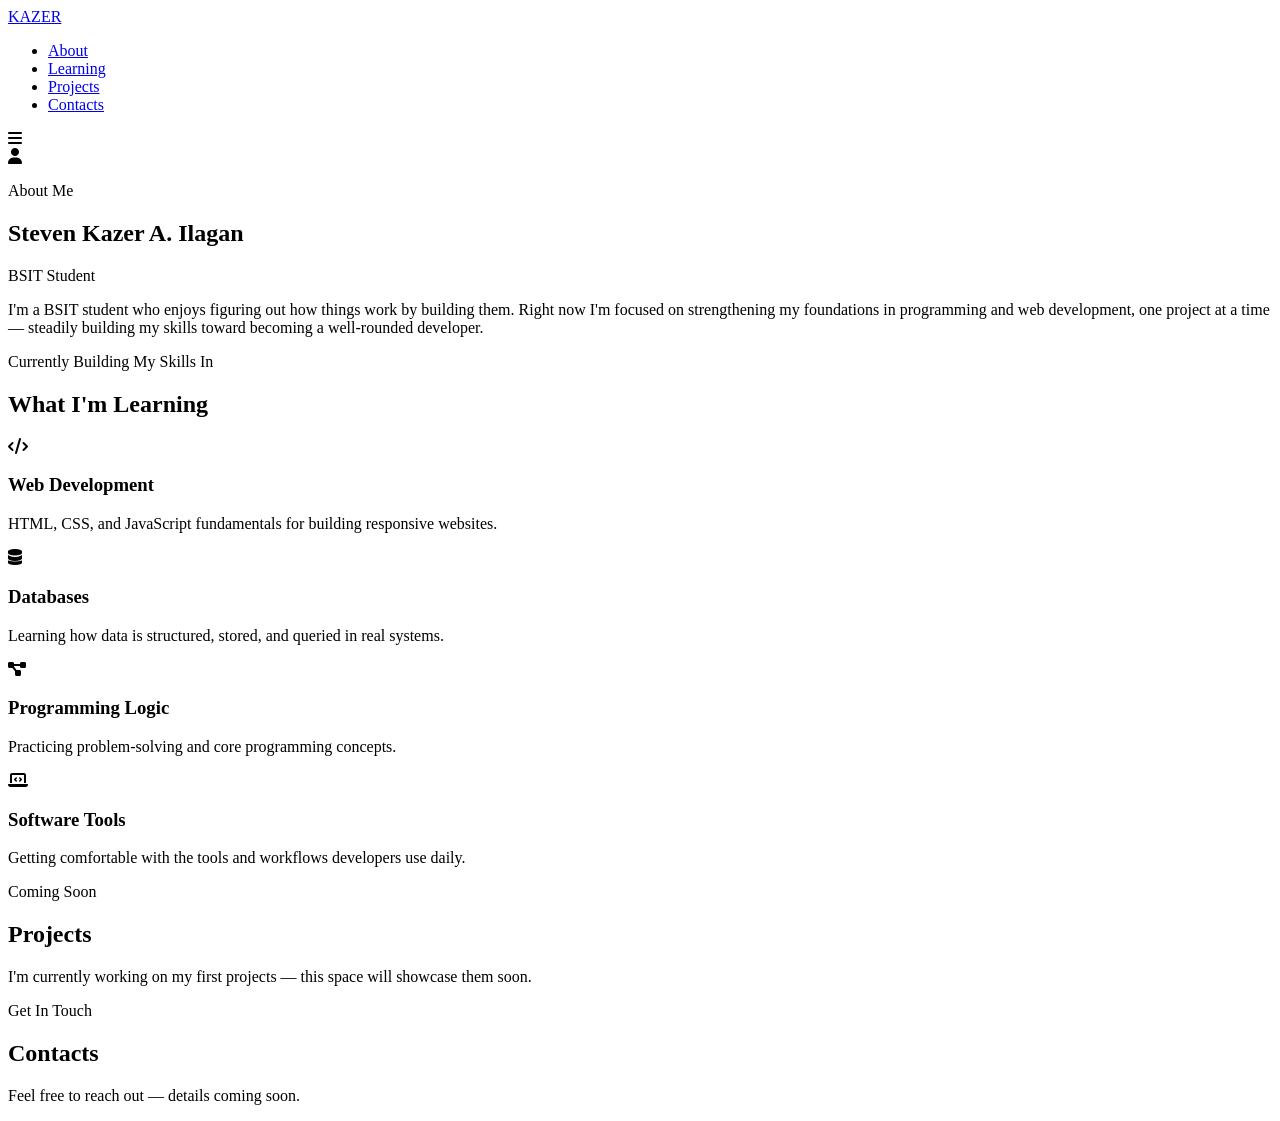
==== index.html @ b4b544e6 "Rename port/main.html to index.html" ====
<!doctype html>
<html lang="en">
<head>
  <meta charset="UTF-8">
  <meta name="viewport"
        content="width=device-width, user-scalable=no, initial-scale=1.0, maximum-scale=1.0, minimum-scale=1.0">
  <meta http-equiv="X-UA-Compatible" content="ie=edge">
  <title>Portfolio Web</title>
  <link rel="stylesheet" href="style.css">
  <link rel="stylesheet" href="https://cdnjs.cloudflare.com/ajax/libs/font-awesome/6.6.0/css/all.css">

</head>
<body>
  <header class="header">
    <a href="#" class = "logo"><span>KAZER </span></a>

    <ul class="nav-links">
      <li>
        <a href="#about">About</a>
      </li>

      <li>
        <a href="#learning">Learning</a>
      </li>

      <li>
        <a href="#projects">Projects</a>
      </li>

      <li>
        <a href="#contacts">Contacts</a>
      </li>
    </ul>

    <i class="fa-duotone fa-solid fa-bars" id="menu-icon"></i>

  </header>

  <main>

    <section class="about" id="about">
      <div class="about-photo">
        <div class="photo-frame">
          <img src="image.jfif" alt="Steven Kazer A. Ilagan" onerror="this.style.display='none'">
          <i class="fa-duotone fa-solid fa-user photo-fallback"></i>
        </div>
      </div>

      <div class="about-text">
        <p class="eyebrow">About Me</p>
        <h1>Steven Kazer A. Ilagan</h1>
        <p class="role">BSIT Student</p>
        <p class="about-desc">
          I'm a BSIT student who enjoys figuring out how things work by building them.
          Right now I'm focused on strengthening my foundations in programming and web
          development, one project at a time — steadily building my skills toward
          becoming a well-rounded developer.
        </p>
      </div>
    </section>

    <section class="learning" id="learning">
      <p class="eyebrow">Currently Building My Skills In</p>
      <h2>What I'm Learning</h2>

      <div class="learning-grid">
        <div class="learning-card">
          <i class="fa-duotone fa-solid fa-code"></i>
          <h3>Web Development</h3>
          <p>HTML, CSS, and JavaScript fundamentals for building responsive websites.</p>
        </div>

        <div class="learning-card">
          <i class="fa-duotone fa-solid fa-database"></i>
          <h3>Databases</h3>
          <p>Learning how data is structured, stored, and queried in real systems.</p>
        </div>

        <div class="learning-card">
          <i class="fa-duotone fa-solid fa-diagram-project"></i>
          <h3>Programming Logic</h3>
          <p>Practicing problem-solving and core programming concepts.</p>
        </div>

        <div class="learning-card">
          <i class="fa-duotone fa-solid fa-laptop-code"></i>
          <h3>Software Tools</h3>
          <p>Getting comfortable with the tools and workflows developers use daily.</p>
        </div>
      </div>
    </section>

    <section class="projects" id="projects">
      <p class="eyebrow">Coming Soon</p>
      <h2>Projects</h2>
      <p class="section-note">I'm currently working on my first projects — this space will showcase them soon.</p>
    </section>

    <section class="contacts" id="contacts">
      <p class="eyebrow">Get In Touch</p>
      <h2>Contacts</h2>
      <p class="section-note">Feel free to reach out — details coming soon.</p>
    </section>

  </main>

<script src="script.js"></script>
</body>
</html>
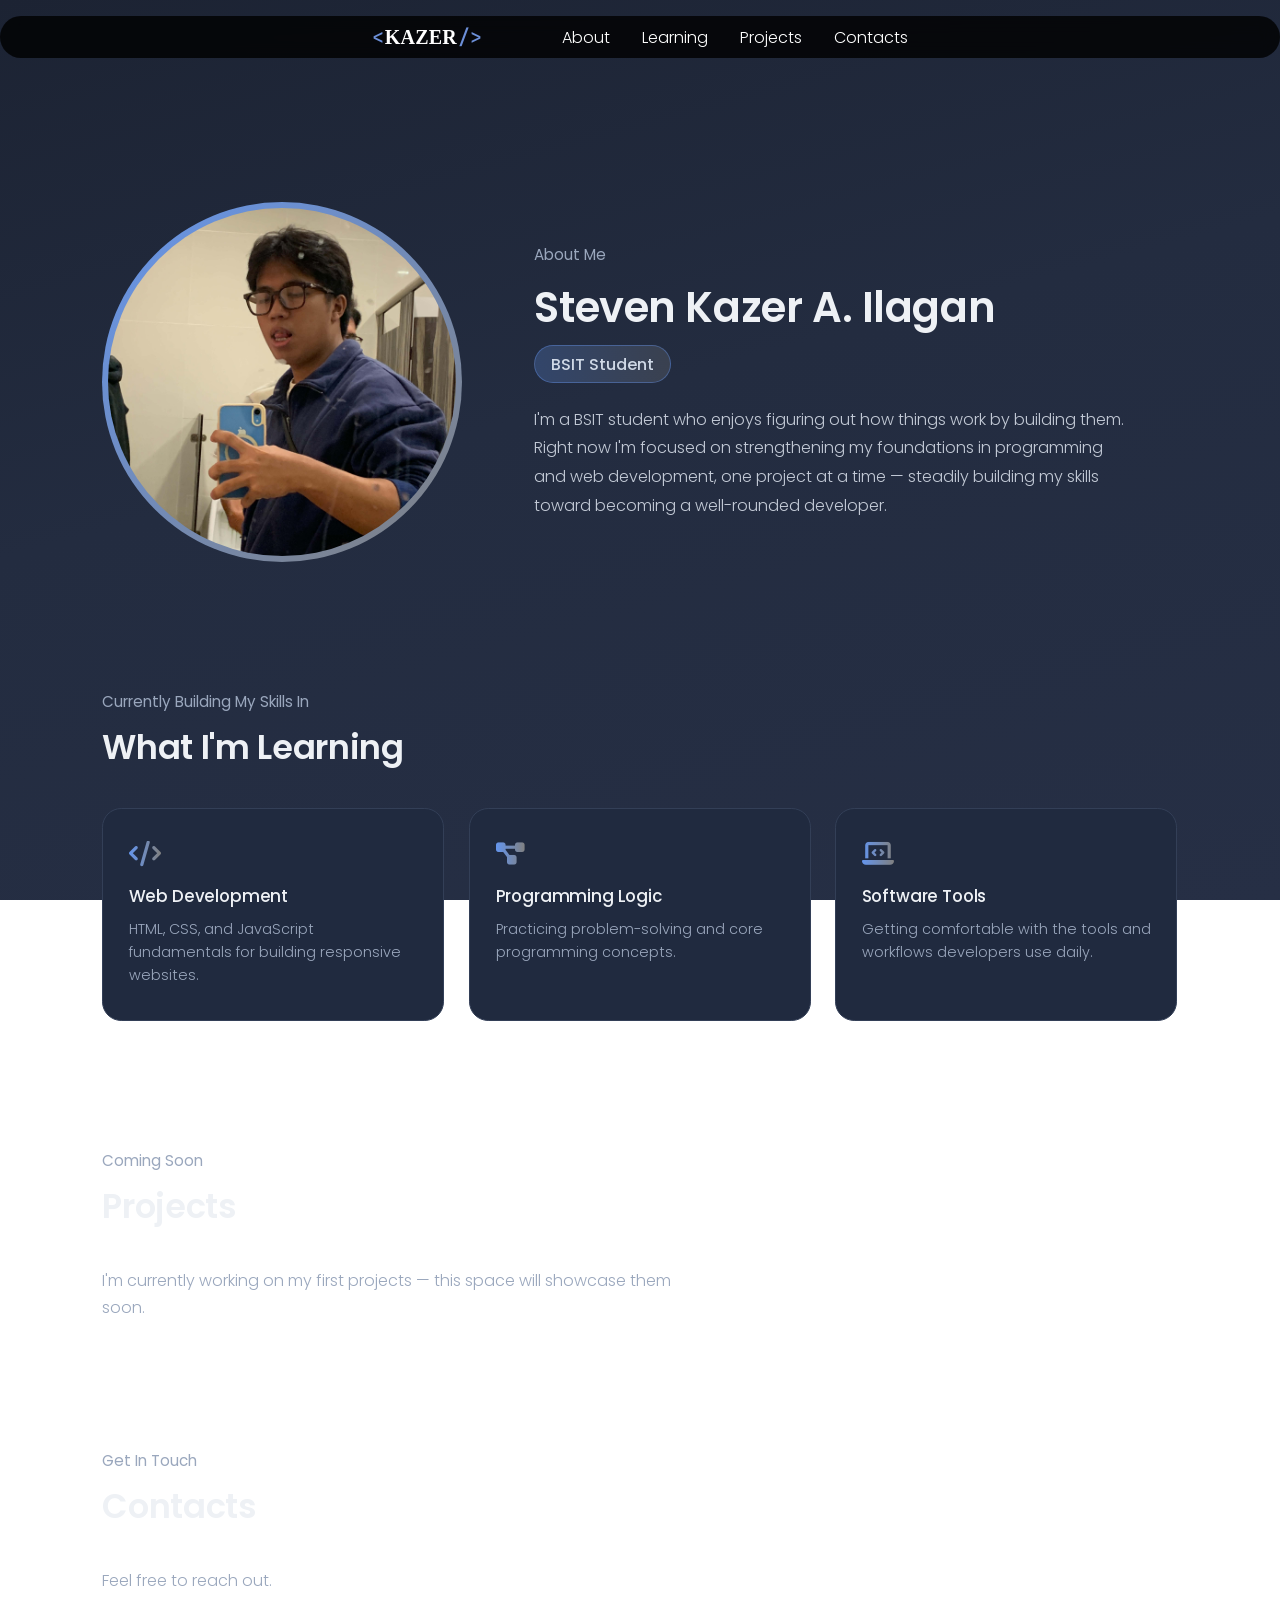
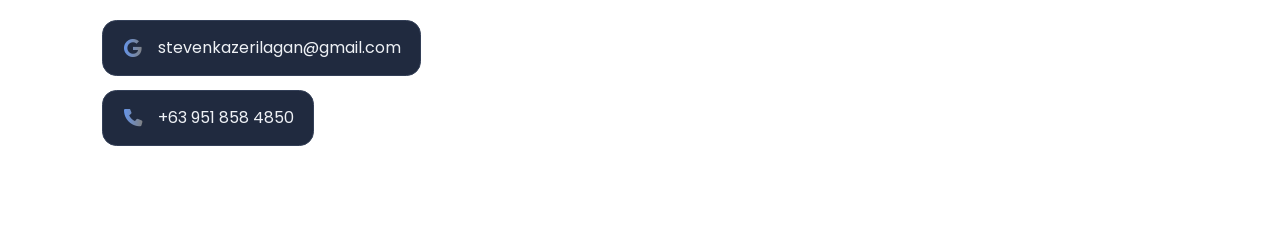
==== commit 07785193: "Update index.html" ====
--- a/index.html
+++ b/index.html
@@ -1,108 +1,137 @@
 <!doctype html>
 <html lang="en">
 <head>
-  <meta charset="UTF-8">
-  <meta name="viewport"
-        content="width=device-width, user-scalable=no, initial-scale=1.0, maximum-scale=1.0, minimum-scale=1.0">
-  <meta http-equiv="X-UA-Compatible" content="ie=edge">
-  <title>Portfolio Web</title>
-  <link rel="stylesheet" href="style.css">
-  <link rel="stylesheet" href="https://cdnjs.cloudflare.com/ajax/libs/font-awesome/6.6.0/css/all.css">
+    <meta charset="UTF-8">
+    <meta name="viewport"
+          content="width=device-width, user-scalable=no, initial-scale=1.0, maximum-scale=1.0, minimum-scale=1.0">
+    <meta http-equiv="X-UA-Compatible" content="ie=edge">
+    <title>Portfolio Web</title>
+    <link rel="preconnect" href="https://fonts.googleapis.com">
+    <link rel="preconnect" href="https://fonts.gstatic.com" crossorigin>
+    <link href="https://fonts.googleapis.com/css2?family=Poppins:wght@300;400;500;600;700&family=JetBrains+Mono:wght@500;600&display=swap" rel="stylesheet">
+    <link rel="stylesheet" href="style.css">
+    <link rel="stylesheet" href="https://cdnjs.cloudflare.com/ajax/libs/font-awesome/6.6.0/css/all.css">
 
 </head>
 <body>
-  <header class="header">
-    <a href="#" class = "logo"><span>KAZER </span></a>
+<header class="header">
+    <a href="#" class="logo">
+        <span class="logo-tag">&lt;</span>KAZER<span class="logo-tag">/&gt;</span>
+    </a>
 
     <ul class="nav-links">
-      <li>
-        <a href="#about">About</a>
-      </li>
+        <li>
+            <a href="#about">About</a>
+        </li>
 
-      <li>
-        <a href="#learning">Learning</a>
-      </li>
+        <li>
+            <a href="#learning">Learning</a>
+        </li>
 
-      <li>
-        <a href="#projects">Projects</a>
-      </li>
+        <li>
+            <a href="#projects">Projects</a>
+        </li>
 
-      <li>
-        <a href="#contacts">Contacts</a>
-      </li>
+        <li>
+            <a href="#contacts">Contacts</a>
+        </li>
     </ul>
 
     <i class="fa-duotone fa-solid fa-bars" id="menu-icon"></i>
 
-  </header>
+</header>
 
-  <main>
+<main>
 
     <section class="about" id="about">
-      <div class="about-photo">
-        <div class="photo-frame">
-          <img src="image.jfif" alt="Steven Kazer A. Ilagan" onerror="this.style.display='none'">
-          <i class="fa-duotone fa-solid fa-user photo-fallback"></i>
+        <div class="about-photo">
+            <div class="photo-frame">
+                <img src="image.jfif" alt="Steven Kazer A. Ilagan" onerror="this.style.display='none'">
+                <i class="fa-duotone fa-solid fa-user photo-fallback"></i>
+            </div>
         </div>
-      </div>
 
-      <div class="about-text">
-        <p class="eyebrow">About Me</p>
-        <h1>Steven Kazer A. Ilagan</h1>
-        <p class="role">BSIT Student</p>
-        <p class="about-desc">
-          I'm a BSIT student who enjoys figuring out how things work by building them.
-          Right now I'm focused on strengthening my foundations in programming and web
-          development, one project at a time — steadily building my skills toward
-          becoming a well-rounded developer.
-        </p>
-      </div>
+        <div class="about-text">
+            <p class="eyebrow">About Me</p>
+            <h1>Steven Kazer A. Ilagan</h1>
+            <p class="role">BSIT Student</p>
+            <p class="about-desc">
+                I'm a BSIT student who enjoys figuring out how things work by building them.
+                Right now I'm focused on strengthening my foundations in programming and web
+                development, one project at a time — steadily building my skills toward
+                becoming a well-rounded developer.
+            </p>
+        </div>
     </section>
 
     <section class="learning" id="learning">
-      <p class="eyebrow">Currently Building My Skills In</p>
-      <h2>What I'm Learning</h2>
+        <p class="eyebrow">Currently Building My Skills In</p>
+        <h2>What I'm Learning</h2>
 
-      <div class="learning-grid">
-        <div class="learning-card">
-          <i class="fa-duotone fa-solid fa-code"></i>
-          <h3>Web Development</h3>
-          <p>HTML, CSS, and JavaScript fundamentals for building responsive websites.</p>
+        <div class="learning-grid" id="learningGrid">
+            <div class="learning-card" tabindex="0">
+                <i class="fa-duotone fa-solid fa-code"></i>
+                <h3>Web Development</h3>
+                <p>HTML, CSS, and JavaScript fundamentals for building responsive websites.</p>
+                <ul class="learning-topics">
+                    <li>HTML structure &amp; semantics</li>
+                    <li>CSS layout, Flexbox &amp; Grid</li>
+                    <li>JavaScript &amp; the DOM</li>
+                    <li>Responsive design basics</li>
+                </ul>
+            </div>
+
+            <div class="learning-card" tabindex="0">
+                <i class="fa-duotone fa-solid fa-diagram-project"></i>
+                <h3>Programming Logic</h3>
+                <p>Practicing problem-solving and core programming concepts.</p>
+                <ul class="learning-topics">
+                    <li>Loops &amp; conditionals</li>
+                    <li>Functions &amp; scope</li>
+                    <li>Arrays &amp; basic data structures</li>
+                    <li>Debugging step by step</li>
+                </ul>
+            </div>
+
+            <div class="learning-card" tabindex="0">
+                <i class="fa-duotone fa-solid fa-laptop-code"></i>
+                <h3>Software Tools</h3>
+                <p>Getting comfortable with the tools and workflows developers use daily.</p>
+                <ul class="learning-topics">
+                    <li>Git &amp; GitHub basics</li>
+                    <li>VS Code shortcuts</li>
+                    <li>Browser dev tools</li>
+                    <li>Command line essentials</li>
+                </ul>
+            </div>
         </div>
-
-        <div class="learning-card">
-          <i class="fa-duotone fa-solid fa-database"></i>
-          <h3>Databases</h3>
-          <p>Learning how data is structured, stored, and queried in real systems.</p>
-        </div>
-
-        <div class="learning-card">
-          <i class="fa-duotone fa-solid fa-diagram-project"></i>
-          <h3>Programming Logic</h3>
-          <p>Practicing problem-solving and core programming concepts.</p>
-        </div>
-
-        <div class="learning-card">
-          <i class="fa-duotone fa-solid fa-laptop-code"></i>
-          <h3>Software Tools</h3>
-          <p>Getting comfortable with the tools and workflows developers use daily.</p>
-        </div>
-      </div>
     </section>
 
     <section class="projects" id="projects">
-      <p class="eyebrow">Coming Soon</p>
-      <h2>Projects</h2>
-      <p class="section-note">I'm currently working on my first projects — this space will showcase them soon.</p>
+        <p class="eyebrow">Coming Soon</p>
+        <h2>Projects</h2>
+        <p class="section-note">I'm currently working on my first projects — this space will showcase them soon.</p>
     </section>
 
     <section class="contacts" id="contacts">
-      <p class="eyebrow">Get In Touch</p>
-      <h2>Contacts</h2>
-      <p class="section-note">Feel free to reach out — details coming soon.</p>
+        <p class="eyebrow">Get In Touch</p>
+        <h2>Contacts</h2>
+        <p class="section-note">Feel free to reach out.</p>
+
+        <div class="contact-list">
+            <a href="mailto:stevenkazerilagan@gmail.com" class="contact-item">
+                <i class="fa-brands fa-google"></i>
+                <span>stevenkazerilagan@gmail.com</span>
+            </a>
+
+            <a href="tel:+639518584850" class="contact-item">
+                <i class="fa-duotone fa-solid fa-phone"></i>
+                <span>+63 951 858 4850</span>
+            </a>
+        </div>
     </section>
 
-  </main>
+</main>
 
 <script src="script.js"></script>
 </body>
--- a/style.css
+++ b/style.css
@@ -0,0 +1,426 @@
+:root{
+    --blue: #6c8fd8;
+    --grey: #8891a3;
+    --bg-1: #1c2333;
+    --bg-2: #232c40;
+    --bg-3: #262f45;
+}
+
+* {
+    margin: 0;
+    padding: 0;
+    box-sizing: border-box;
+    font-family: 'Poppins', -apple-system, sans-serif;
+    text-decoration: none;
+    scroll-behavior: smooth;
+    list-style: none;
+}
+
+header{
+    position: fixed;
+    top: 1rem;
+    left: 50%;
+    transform: translate(-50%);
+    display: flex;
+    align-items: center;
+    justify-content: center;
+    gap: 5rem;
+    background-color: rgba(0,0,0, 0.8);
+    backdrop-filter: blur(8px);
+    color: white;
+    padding: 0.5rem 1.5rem;
+    border-radius: 3rem;
+    z-index: 1000;
+
+}
+
+.logo{
+    font-family: "Rockwell";
+    display: inline-flex;
+    align-items: baseline;
+    gap: 0.05em;
+    color: white;
+    font-size: 1.25rem;
+    font-weight: 600;
+    letter-spacing: 0.01em;
+    text-wrap: nowrap;
+    transition: 0.3s ease-in-out;
+}
+.logo-tag{
+    font-family: 'JetBrains Mono', monospace;
+    font-weight: 500;
+    color: var(--blue);
+}
+.logo:hover{
+    transform: scale(1.06);
+}
+.logo:hover .logo-tag{
+    color: var(--grey);
+}
+.nav-links{
+    display: flex;
+    gap: 2rem;
+
+}
+li a{
+    position: relative;
+    color: white;
+    font-weight: 300;
+}
+li a::before{
+    position: absolute;
+    content: '';
+    width: 0;
+    left: 0;
+    height: 5px;
+    top: 25px;
+    border-radius: 1rem;
+    transition: 0.3s ease-in-out;
+    background: linear-gradient(to right, cornflowerblue, grey);
+}
+li a:hover::before{
+    width: 100%;
+}
+.visit-btn{
+    padding: 0.8rem 1.3rem;
+    border-radius: 3rem;
+    border: none;
+    font-weight: 500;
+    font-size: 1rem;
+    color: white;
+    cursor: pointer;
+    text-wrap: nowrap;
+    transition: 1.3rem ease-in-out;
+    background: linear-gradient(to right, cornflowerblue, grey);
+}
+.visit-btn:hover{
+    background: linear-gradient(to right,black, cornflowerblue, grey);
+    transform: scale(1.03);
+}
+#menu-icon{
+    font-size: 2rem;
+    display: none;
+    cursor: pointer;
+}
+
+/* ===== Base page setup ===== */
+
+body{
+    background: linear-gradient(165deg, var(--bg-1) 0%, var(--bg-2) 45%, var(--bg-3) 100%);
+    background-attachment: fixed;
+    color: #eef1f5;
+    overflow-x: hidden;
+    position: relative;
+}
+
+header, main{
+    position: relative;
+    z-index: 1;
+}
+
+main{
+    display: flex;
+    flex-direction: column;
+    gap: 8rem;
+    padding: 10rem 8vw 6rem;
+}
+
+.eyebrow{
+    color: #9aa7bd;
+    font-size: 0.95rem;
+    font-weight: 400;
+    margin-bottom: 0.6rem;
+}
+
+h1, h2, h3{
+    font-weight: 600;
+    letter-spacing: -0.01em;
+}
+
+/* ===== About ===== */
+
+.about{
+    display: flex;
+    align-items: center;
+    gap: 4.5rem;
+}
+
+.about-photo{
+    flex-shrink: 0;
+    transition: transform 0.25s ease-out;
+    will-change: transform;
+}
+
+.photo-frame{
+    position: relative;
+    width: 360px;
+    height: 360px;
+    border-radius: 50%;
+    padding: 6px;
+    background: linear-gradient(135deg, cornflowerblue, grey);
+    display: flex;
+    align-items: center;
+    justify-content: center;
+}
+
+.photo-frame img{
+    width: 100%;
+    height: 100%;
+    object-fit: cover;
+    border-radius: 50%;
+    background: #12161d;
+}
+
+.photo-fallback{
+    position: absolute;
+    font-size: 5.5rem;
+    color: #4a5568;
+    z-index: -1;
+}
+
+.about-text h1{
+    font-size: 2.6rem;
+    margin-bottom: 0.4rem;
+}
+
+.role{
+    display: inline-block;
+    font-weight: 500;
+    font-size: 1rem;
+    color: #cfd8e6;
+    padding: 0.35rem 1rem;
+    border-radius: 2rem;
+    margin-bottom: 1.4rem;
+    background: linear-gradient(to right, rgba(100,149,237,0.25), rgba(128,128,128,0.25));
+    border: 1px solid rgba(100,149,237,0.4);
+}
+
+.about-desc{
+    max-width: 60ch;
+    line-height: 1.8;
+    color: #c3cad6;
+    font-weight: 300;
+}
+
+/* ===== Learning ===== */
+
+.learning h2, .projects h2, .contacts h2{
+    font-size: 2.1rem;
+    margin-bottom: 2.2rem;
+}
+
+.learning-grid{
+    display: grid;
+    grid-template-columns: repeat(3, 1fr);
+    gap: 1.5rem;
+}
+
+.learning-card{
+    background: #202a3f;
+    border: 1px solid #333f57;
+    border-radius: 1.2rem;
+    padding: 2rem 1.6rem;
+    transition: border-color 0.3s ease-in-out, box-shadow 0.3s ease-in-out, filter 0.3s ease, opacity 0.3s ease;
+    transform: perspective(800px) rotateX(0) rotateY(0) translateY(0);
+    will-change: transform;
+}
+
+.learning-card:hover{
+    border-color: cornflowerblue;
+    box-shadow: 0 12px 30px rgba(0,0,0,0.25);
+}
+
+.learning-card i{
+    font-size: 1.6rem;
+    background: linear-gradient(to right, cornflowerblue, grey);
+    -webkit-background-clip: text;
+    background-clip: text;
+    color: transparent;
+    margin-bottom: 1rem;
+    display: inline-block;
+}
+
+.learning-card h3{
+    font-size: 1.05rem;
+    margin-bottom: 0.6rem;
+    font-weight: 500;
+}
+
+.learning-card p{
+    font-size: 0.9rem;
+    line-height: 1.6;
+    color: #9aa7bd;
+    font-weight: 300;
+}
+
+.learning-card{
+    cursor: pointer;
+}
+
+.learning-topics{
+    margin-top: 1rem;
+    padding-top: 1rem;
+    border-top: 1px solid #333f57;
+    display: flex;
+    flex-direction: column;
+    gap: 0.5rem;
+    max-height: 0;
+    opacity: 0;
+    overflow: hidden;
+    transition: max-height 0.35s ease, opacity 0.3s ease, margin-top 0.35s ease, padding-top 0.35s ease;
+    margin-top: 0;
+    padding-top: 0;
+    border-top-color: transparent;
+}
+
+.learning-topics li{
+    font-size: 0.85rem;
+    color: #c3cad6;
+    font-weight: 300;
+    padding-left: 1rem;
+    position: relative;
+}
+
+.learning-topics li::before{
+    content: '';
+    position: absolute;
+    left: 0;
+    top: 0.5em;
+    width: 6px;
+    height: 6px;
+    border-radius: 50%;
+    background: cornflowerblue;
+}
+
+.learning-card.active{
+    border-color: cornflowerblue;
+}
+
+.learning-card.active .learning-topics{
+    max-height: 200px;
+    opacity: 1;
+    margin-top: 1rem;
+    padding-top: 1rem;
+    border-top-color: #333f57;
+}
+
+.learning-grid.has-active .learning-card:not(.active){
+    filter: blur(3px);
+    opacity: 0.45;
+    transform: none !important;
+}
+
+/* ===== Projects / Contacts placeholders ===== */
+
+.section-note{
+    color: #9aa7bd;
+    font-weight: 300;
+    line-height: 1.7;
+    max-width: 60ch;
+}
+
+.contact-list{
+    display: flex;
+    flex-direction: column;
+    gap: 0.9rem;
+    margin-top: 1.6rem;
+    max-width: 60ch;
+}
+
+.contact-item{
+    display: flex;
+    align-items: center;
+    gap: 0.9rem;
+    color: #eef1f5;
+    font-weight: 400;
+    font-size: 1rem;
+    padding: 0.9rem 1.2rem;
+    border-radius: 0.9rem;
+    background: #202a3f;
+    border: 1px solid #333f57;
+    transition: border-color 0.25s ease, transform 0.25s ease;
+    width: fit-content;
+}
+
+.contact-item i{
+    font-size: 1.15rem;
+    width: 1.3rem;
+    text-align: center;
+    background: linear-gradient(to right, cornflowerblue, grey);
+    -webkit-background-clip: text;
+    background-clip: text;
+    color: transparent;
+}
+
+.contact-item:hover{
+    border-color: cornflowerblue;
+    transform: translateX(4px);
+}
+
+/* ===== Responsive ===== */
+
+@media (max-width: 900px){
+    .nav-links{
+        display: none;
+    }
+    #menu-icon{
+        display: block;
+    }
+    .nav-links.open{
+        display: flex;
+        flex-direction: column;
+        position: fixed;
+        top: 4.2rem;
+        left: 50%;
+        transform: translateX(-50%);
+        background: rgba(0,0,0,0.92);
+        backdrop-filter: blur(8px);
+        padding: 1.2rem 2rem;
+        border-radius: 1.2rem;
+        gap: 1rem;
+        text-align: center;
+    }
+    header{
+        gap: 2rem;
+    }
+    .about{
+        flex-direction: column;
+        text-align: center;
+        gap: 2rem;
+    }
+    .about-desc{
+        margin: 0 auto;
+    }
+    .learning-grid{
+        grid-template-columns: 1fr 1fr;
+    }
+    .learning-card{
+        transform: none !important;
+    }
+}
+
+@media (prefers-reduced-motion: reduce){
+    .learning-card, .about-photo, .cursor-glow{
+        transition: none !important;
+        transform: none !important;
+    }
+    .cursor-glow{
+        display: none;
+    }
+}
+
+@media (max-width: 560px){
+    main{
+        padding: 9rem 6vw 4rem;
+    }
+    .photo-frame{
+        width: 240px;
+        height: 240px;
+    }
+    .about-text h1{
+        font-size: 2rem;
+    }
+    .learning-grid{
+        grid-template-columns: 1fr;
+    }
+}
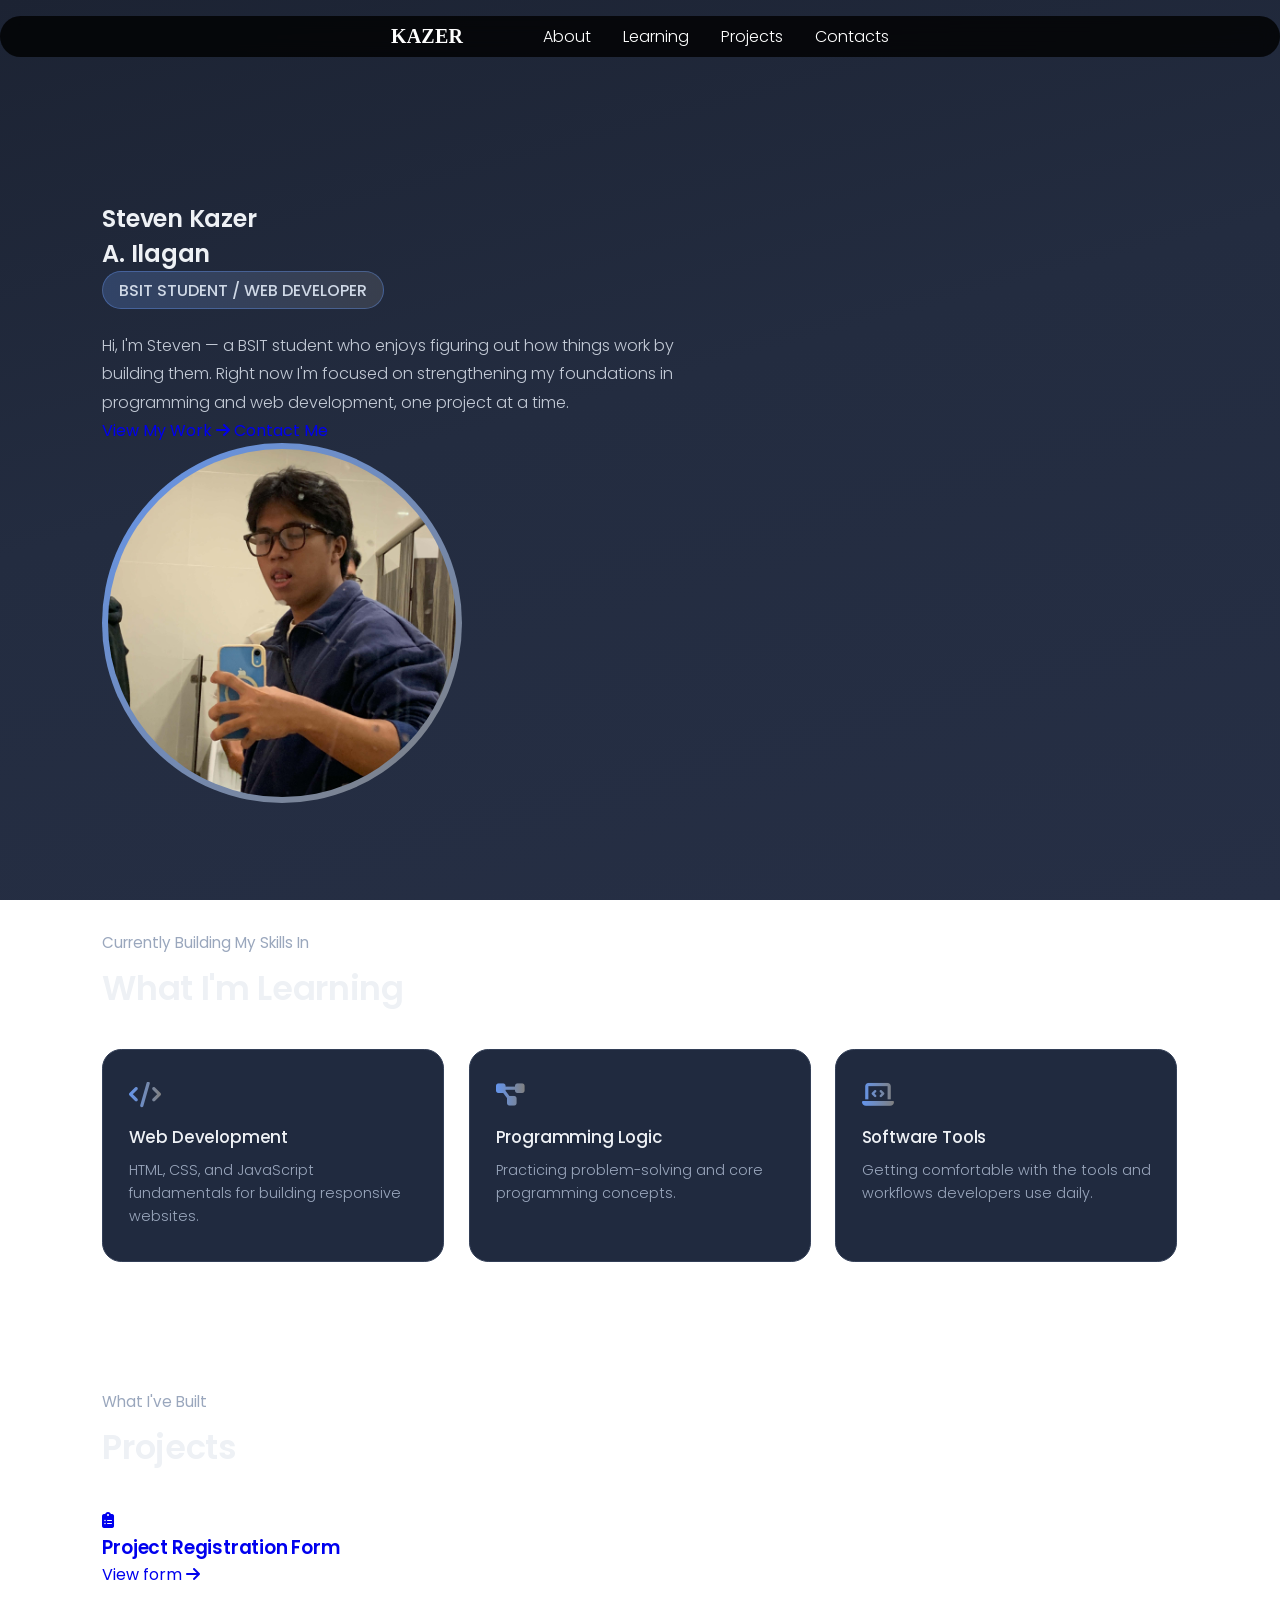
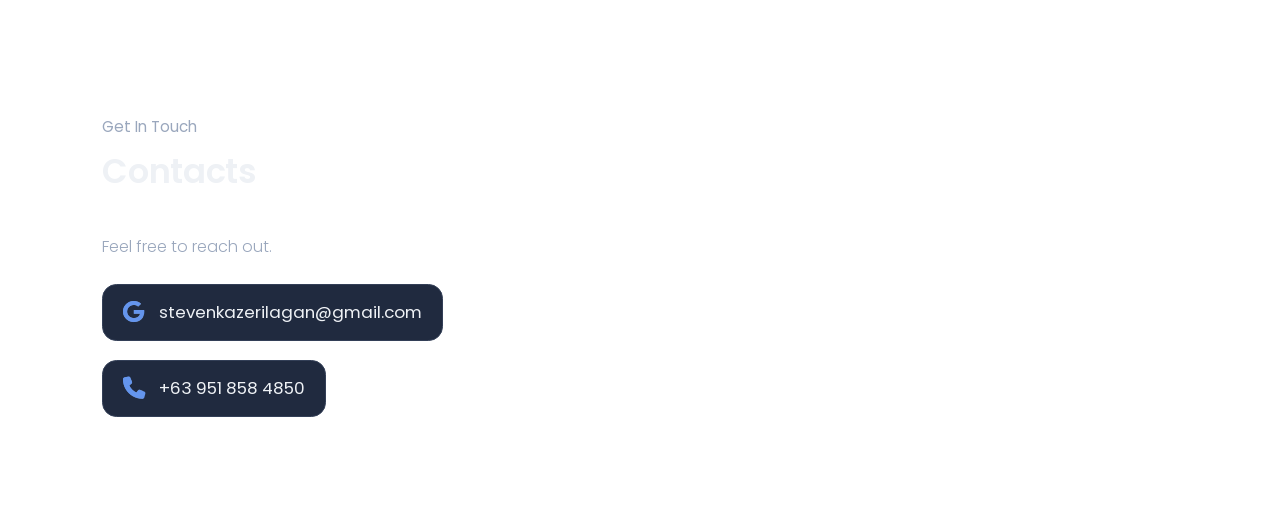
==== commit a9739b84: "Update index.html" ====
--- a/index.html
+++ b/index.html
@@ -16,7 +16,7 @@
 <body>
 <header class="header">
     <a href="#" class="logo">
-        <span class="logo-tag">&lt;</span>KAZER<span class="logo-tag">/&gt;</span>
+        KAZER
     </a>
 
     <ul class="nav-links">
@@ -44,23 +44,30 @@
 <main>
 
     <section class="about" id="about">
-        <div class="about-photo">
-            <div class="photo-frame">
-                <img src="image.jfif" alt="Steven Kazer A. Ilagan" onerror="this.style.display='none'">
-                <i class="fa-duotone fa-solid fa-user photo-fallback"></i>
+        <div class="about-inner">
+            <div class="about-content">
+                <h1 class="about-name">Steven Kazer<br>A. Ilagan</h1>
+
+                <p class="role">BSIT STUDENT / WEB DEVELOPER</p>
+
+                <p class="about-desc">
+                    Hi, I'm Steven — a BSIT student who enjoys figuring out how things work
+                    by building them. Right now I'm focused on strengthening my foundations
+                    in programming and web development, one project at a time.
+                </p>
+
+                <div class="about-actions">
+                    <a href="#projects" class="btn-primary">View My Work <i class="fa-solid fa-arrow-right"></i></a>
+                    <a href="#contacts" class="btn-secondary">Contact Me</a>
+                </div>
             </div>
-        </div>
 
-        <div class="about-text">
-            <p class="eyebrow">About Me</p>
-            <h1>Steven Kazer A. Ilagan</h1>
-            <p class="role">BSIT Student</p>
-            <p class="about-desc">
-                I'm a BSIT student who enjoys figuring out how things work by building them.
-                Right now I'm focused on strengthening my foundations in programming and web
-                development, one project at a time — steadily building my skills toward
-                becoming a well-rounded developer.
-            </p>
+            <div class="about-photo">
+                <div class="photo-frame">
+                    <img src="image.jfif" alt="Steven Kazer A. Ilagan" onerror="this.style.display='none'">
+                    <i class="fa-duotone fa-solid fa-user photo-fallback"></i>
+                </div>
+            </div>
         </div>
     </section>
 
@@ -108,9 +115,20 @@
     </section>
 
     <section class="projects" id="projects">
-        <p class="eyebrow">Coming Soon</p>
+        <p class="eyebrow">What I've Built</p>
         <h2>Projects</h2>
-        <p class="section-note">I'm currently working on my first projects — this space will showcase them soon.</p>
+
+        <div class="projects-grid">
+            <a href="Registration.html" class="project-card">
+                <div class="project-icon">
+                    <i class="fa-duotone fa-solid fa-clipboard-list"></i>
+                </div>
+                <div class="project-info">
+                    <h3>Project Registration Form</h3>
+                    <span class="project-link">View form <i class="fa-solid fa-arrow-right"></i></span>
+                </div>
+            </a>
+        </div>
     </section>
 
     <section class="contacts" id="contacts">
--- a/style.css
+++ b/style.css
@@ -410,7 +410,7 @@
 }
 
 @media (max-width: 560px){
-    main{
+    index{
         padding: 9rem 6vw 4rem;
     }
     .photo-frame{
@@ -424,3 +424,33 @@
         grid-template-columns: 1fr;
     }
 }
+
+
+/* ===== Contacts Styling ===== */
+
+.contact-list {
+    display: flex;
+    flex-direction: column;
+    gap: 1.2rem;
+    margin-top: 1.5rem;
+}
+
+.contact-item {
+    display: inline-flex;
+    align-items: center;
+    gap: 1rem;
+    color: #eef1f5;
+    font-size: 1.05rem;
+    width: fit-content;
+    transition: 0.3s ease-in-out;
+}
+
+.contact-item i {
+    font-size: 1.4rem;
+    color: cornflowerblue;
+}
+
+.contact-item:hover {
+    color: cornflowerblue;
+    transform: translateX(5px);
+}
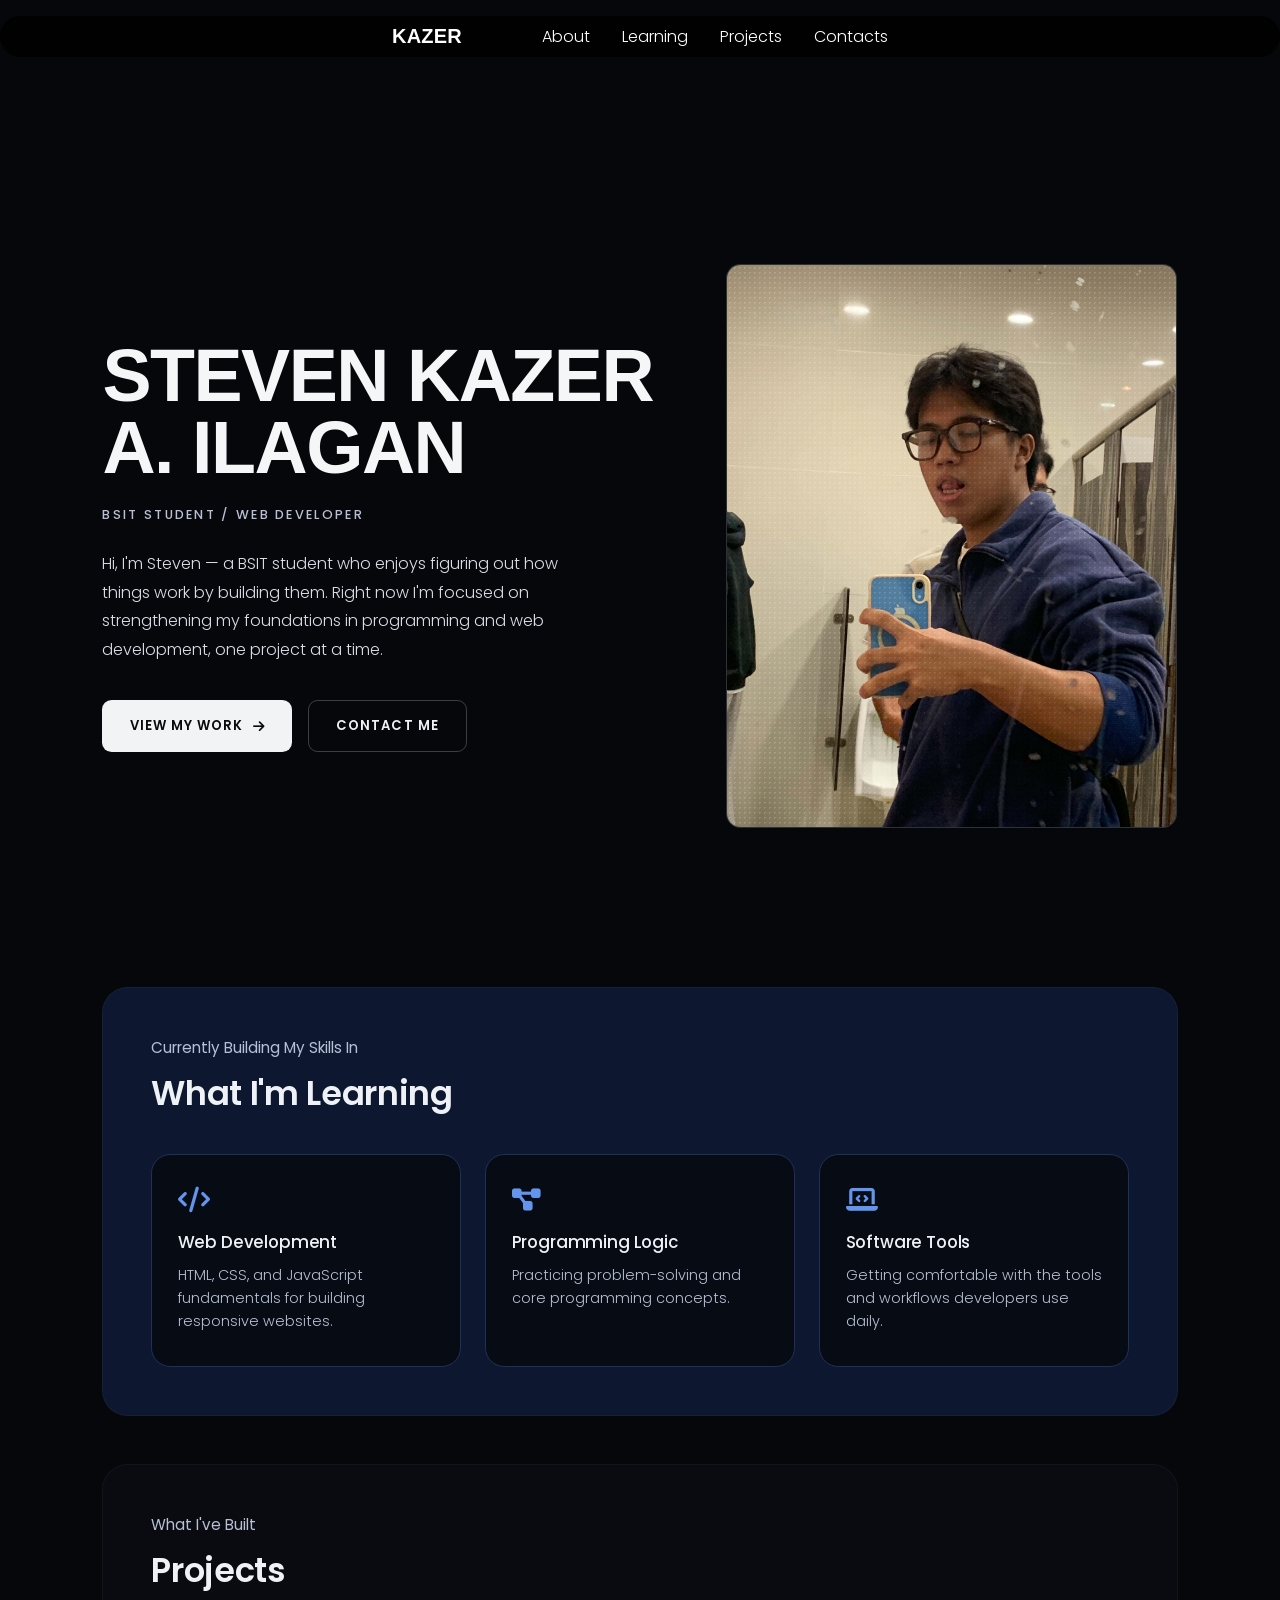
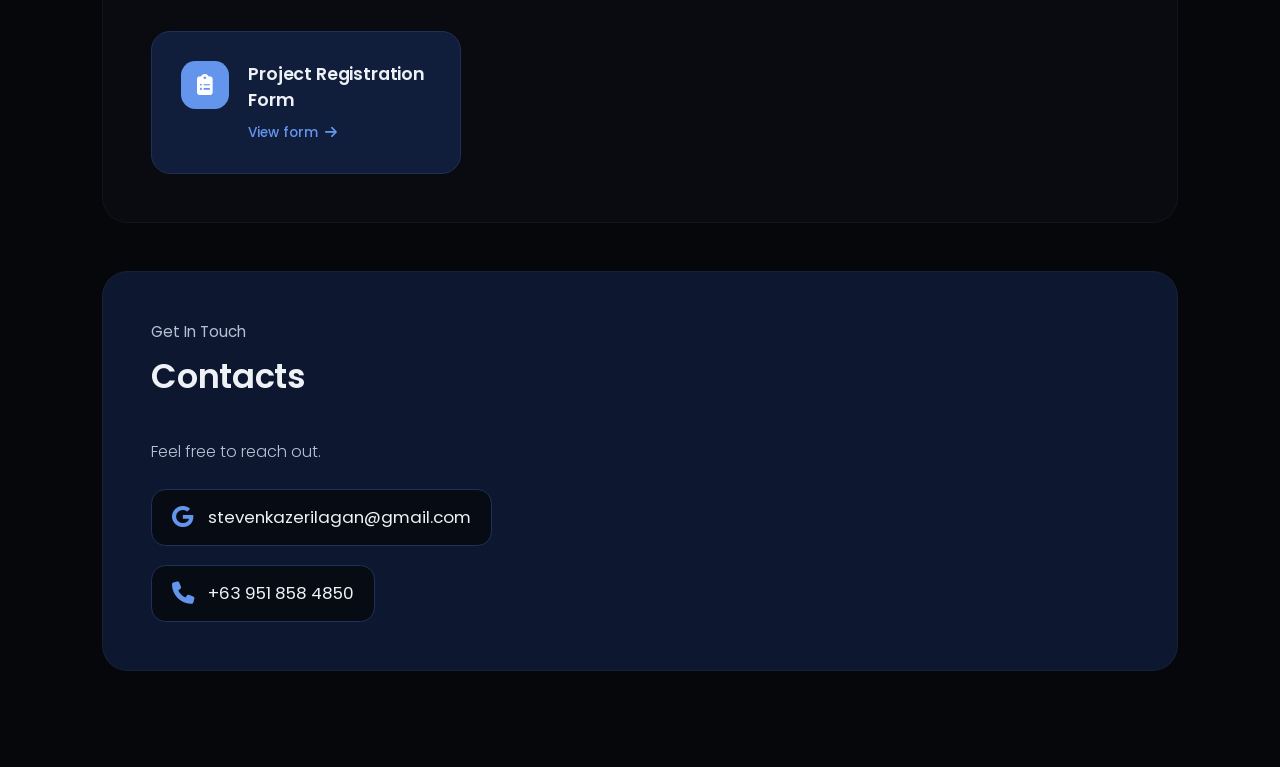
==== commit dc45f3ad: "Update index.html" ====
--- a/index.html
+++ b/index.html
@@ -119,7 +119,7 @@
         <h2>Projects</h2>
 
         <div class="projects-grid">
-            <a href="Registration.html" class="project-card">
+            <a href="registration.html" class="project-card">
                 <div class="project-icon">
                     <i class="fa-duotone fa-solid fa-clipboard-list"></i>
                 </div>
--- a/style.css
+++ b/style.css
@@ -1,9 +1,10 @@
 :root{
     --blue: #6c8fd8;
     --grey: #8891a3;
-    --bg-1: #1c2333;
-    --bg-2: #232c40;
-    --bg-3: #262f45;
+    --black: #06070a;
+    --navy: #0d1830;
+    --navy-deep: #070b14;
+    --navy-line: #1f3159;
 }
 
 * {
@@ -35,7 +36,7 @@
 }
 
 .logo{
-    font-family: "Rockwell";
+    font-family: "Helvetica";
     display: inline-flex;
     align-items: baseline;
     gap: 0.05em;
@@ -76,26 +77,10 @@
     top: 25px;
     border-radius: 1rem;
     transition: 0.3s ease-in-out;
-    background: linear-gradient(to right, cornflowerblue, grey);
+    background: cornflowerblue;
 }
 li a:hover::before{
     width: 100%;
-}
-.visit-btn{
-    padding: 0.8rem 1.3rem;
-    border-radius: 3rem;
-    border: none;
-    font-weight: 500;
-    font-size: 1rem;
-    color: white;
-    cursor: pointer;
-    text-wrap: nowrap;
-    transition: 1.3rem ease-in-out;
-    background: linear-gradient(to right, cornflowerblue, grey);
-}
-.visit-btn:hover{
-    background: linear-gradient(to right,black, cornflowerblue, grey);
-    transform: scale(1.03);
 }
 #menu-icon{
     font-size: 2rem;
@@ -106,8 +91,7 @@
 /* ===== Base page setup ===== */
 
 body{
-    background: linear-gradient(165deg, var(--bg-1) 0%, var(--bg-2) 45%, var(--bg-3) 100%);
-    background-attachment: fixed;
+    background: var(--black);
     color: #eef1f5;
     overflow-x: hidden;
     position: relative;
@@ -121,12 +105,30 @@
 main{
     display: flex;
     flex-direction: column;
-    gap: 8rem;
+    gap: 3rem;
     padding: 10rem 8vw 6rem;
 }
 
+main > section:not(.about){
+    border-radius: 1.6rem;
+    padding: 3rem 3rem;
+    border: 1px solid rgba(255,255,255,0.04);
+}
+
+.learning{
+    background: var(--navy);
+}
+
+.projects{
+    background: #0a0b10;
+}
+
+.contacts{
+    background: var(--navy);
+}
+
 .eyebrow{
-    color: #9aa7bd;
+    color: #b7c0d4;
     font-size: 0.95rem;
     font-weight: 400;
     margin-bottom: 0.6rem;
@@ -137,70 +139,133 @@
     letter-spacing: -0.01em;
 }
 
-/* ===== About ===== */
+/* ===== About (hero) ===== */
 
 .about{
-    display: flex;
+    min-height: 82vh;
+    display: flex;
+    flex-direction: column;
+    justify-content: center;
+    position: relative;
+    padding-bottom: 3rem;
+}
+
+.about-inner{
+    display: grid;
+    grid-template-columns: 1.1fr 0.9fr;
     align-items: center;
     gap: 4.5rem;
 }
 
+.about-name{
+    font-size: clamp(2.6rem, 6vw, 4.6rem);
+    font-weight: 700;
+    text-transform: uppercase;
+    line-height: 0.98;
+    letter-spacing: -0.02em;
+    color: #f5f6f8;
+    margin-bottom: 1.4rem;
+}
+
+.role{
+    display: block;
+    font-size: 0.8rem;
+    font-weight: 500;
+    letter-spacing: 0.18em;
+    color: #b7c0d4;
+    margin-bottom: 1.6rem;
+}
+
+.about-desc{
+    max-width: 46ch;
+    line-height: 1.8;
+    color: #d9dee7;
+    font-weight: 300;
+    margin-bottom: 2.2rem;
+}
+
+.about-actions{
+    display: flex;
+    flex-wrap: wrap;
+    gap: 1rem;
+}
+
+.btn-primary,
+.btn-secondary{
+    display: inline-flex;
+    align-items: center;
+    gap: 0.6rem;
+    padding: 0.95rem 1.7rem;
+    border-radius: 0.6rem;
+    font-size: 0.82rem;
+    font-weight: 600;
+    letter-spacing: 0.08em;
+    text-transform: uppercase;
+    transition: transform 0.2s ease-in-out, border-color 0.2s ease-in-out;
+}
+
+.btn-primary{
+    color: #0a0a0c;
+    background: #f2f3f5;
+}
+
+.btn-primary:hover{
+    transform: translateY(-2px);
+}
+
+.btn-secondary{
+    color: #eef1f5;
+    background: transparent;
+    border: 1px solid rgba(255,255,255,0.22);
+}
+
+.btn-secondary:hover{
+    border-color: cornflowerblue;
+    transform: translateY(-2px);
+}
+
 .about-photo{
-    flex-shrink: 0;
     transition: transform 0.25s ease-out;
     will-change: transform;
 }
 
 .photo-frame{
     position: relative;
-    width: 360px;
-    height: 360px;
-    border-radius: 50%;
-    padding: 6px;
-    background: linear-gradient(135deg, cornflowerblue, grey);
-    display: flex;
-    align-items: center;
-    justify-content: center;
+    width: 100%;
+    aspect-ratio: 4 / 5;
+    border-radius: 0.9rem;
+    overflow: hidden;
+    background: #1b1f28;
+    border: 1px solid rgba(255,255,255,0.08);
 }
 
 .photo-frame img{
     width: 100%;
     height: 100%;
     object-fit: cover;
-    border-radius: 50%;
-    background: #12161d;
+}
+
+.photo-frame::after{
+    content: '';
+    position: absolute;
+    inset: 0;
+    background-image: radial-gradient(rgba(255,255,255,0.5) 1px, transparent 1px);
+    background-size: 5px 5px;
+    mix-blend-mode: overlay;
+    opacity: 0.35;
+    pointer-events: none;
 }
 
 .photo-fallback{
     position: absolute;
+    top: 50%;
+    left: 50%;
+    transform: translate(-50%, -50%);
     font-size: 5.5rem;
     color: #4a5568;
     z-index: -1;
 }
 
-.about-text h1{
-    font-size: 2.6rem;
-    margin-bottom: 0.4rem;
-}
-
-.role{
-    display: inline-block;
-    font-weight: 500;
-    font-size: 1rem;
-    color: #cfd8e6;
-    padding: 0.35rem 1rem;
-    border-radius: 2rem;
-    margin-bottom: 1.4rem;
-    background: linear-gradient(to right, rgba(100,149,237,0.25), rgba(128,128,128,0.25));
-    border: 1px solid rgba(100,149,237,0.4);
-}
-
-.about-desc{
-    max-width: 60ch;
-    line-height: 1.8;
-    color: #c3cad6;
-    font-weight: 300;
-}
 
 /* ===== Learning ===== */
 
@@ -216,8 +281,8 @@
 }
 
 .learning-card{
-    background: #202a3f;
-    border: 1px solid #333f57;
+    background: var(--navy-deep);
+    border: 1px solid #1f3159;
     border-radius: 1.2rem;
     padding: 2rem 1.6rem;
     transition: border-color 0.3s ease-in-out, box-shadow 0.3s ease-in-out, filter 0.3s ease, opacity 0.3s ease;
@@ -232,10 +297,7 @@
 
 .learning-card i{
     font-size: 1.6rem;
-    background: linear-gradient(to right, cornflowerblue, grey);
-    -webkit-background-clip: text;
-    background-clip: text;
-    color: transparent;
+    color: cornflowerblue;
     margin-bottom: 1rem;
     display: inline-block;
 }
@@ -249,7 +311,7 @@
 .learning-card p{
     font-size: 0.9rem;
     line-height: 1.6;
-    color: #9aa7bd;
+    color: #b7c0d4;
     font-weight: 300;
 }
 
@@ -260,7 +322,7 @@
 .learning-topics{
     margin-top: 1rem;
     padding-top: 1rem;
-    border-top: 1px solid #333f57;
+    border-top: 1px solid #1f3159;
     display: flex;
     flex-direction: column;
     gap: 0.5rem;
@@ -275,7 +337,7 @@
 
 .learning-topics li{
     font-size: 0.85rem;
-    color: #c3cad6;
+    color: #d9dee7;
     font-weight: 300;
     padding-left: 1rem;
     position: relative;
@@ -301,7 +363,7 @@
     opacity: 1;
     margin-top: 1rem;
     padding-top: 1rem;
-    border-top-color: #333f57;
+    border-top-color: #1f3159;
 }
 
 .learning-grid.has-active .learning-card:not(.active){
@@ -313,7 +375,7 @@
 /* ===== Projects / Contacts placeholders ===== */
 
 .section-note{
-    color: #9aa7bd;
+    color: #b7c0d4;
     font-weight: 300;
     line-height: 1.7;
     max-width: 60ch;
@@ -336,8 +398,8 @@
     font-size: 1rem;
     padding: 0.9rem 1.2rem;
     border-radius: 0.9rem;
-    background: #202a3f;
-    border: 1px solid #333f57;
+    background: var(--navy-deep);
+    border: 1px solid #1f3159;
     transition: border-color 0.25s ease, transform 0.25s ease;
     width: fit-content;
 }
@@ -346,10 +408,7 @@
     font-size: 1.15rem;
     width: 1.3rem;
     text-align: center;
-    background: linear-gradient(to right, cornflowerblue, grey);
-    -webkit-background-clip: text;
-    background-clip: text;
-    color: transparent;
+    color: cornflowerblue;
 }
 
 .contact-item:hover{
@@ -384,11 +443,23 @@
         gap: 2rem;
     }
     .about{
-        flex-direction: column;
+        min-height: auto;
+        padding-top: 1rem;
+    }
+    .about-inner{
+        grid-template-columns: 1fr;
         text-align: center;
-        gap: 2rem;
+        gap: 2.5rem;
+    }
+    .about-actions{
+        justify-content: center;
     }
     .about-desc{
+        margin: 0 auto 2.2rem;
+    }
+    .about-photo{
+        order: -1;
+        max-width: 320px;
         margin: 0 auto;
     }
     .learning-grid{
@@ -396,6 +467,9 @@
     }
     .learning-card{
         transform: none !important;
+    }
+    main > section:not(.about){
+        padding: 2.2rem 1.8rem;
     }
 }
 
@@ -410,15 +484,11 @@
 }
 
 @media (max-width: 560px){
-    index{
+    main{
         padding: 9rem 6vw 4rem;
     }
-    .photo-frame{
-        width: 240px;
-        height: 240px;
-    }
-    .about-text h1{
-        font-size: 2rem;
+    .about-name{
+        font-size: 2.4rem;
     }
     .learning-grid{
         grid-template-columns: 1fr;
@@ -454,3 +524,262 @@
     color: cornflowerblue;
     transform: translateX(5px);
 }
+
+/* ===== Projects ===== */
+
+.projects-grid{
+    display: grid;
+    grid-template-columns: repeat(auto-fill, minmax(280px, 1fr));
+    gap: 1.5rem;
+}
+
+.project-card{
+    display: flex;
+    gap: 1.2rem;
+    align-items: flex-start;
+    background: #101d3b;
+    border: 1px solid #1f3159;
+    border-radius: 1.2rem;
+    padding: 1.8rem;
+    color: inherit;
+    transition: border-color 0.25s ease-in-out, transform 0.25s ease-out;
+}
+
+.project-card:hover{
+    border-color: cornflowerblue;
+    transform: translateY(-3px);
+}
+
+.project-icon{
+    flex-shrink: 0;
+    width: 3rem;
+    height: 3rem;
+    border-radius: 0.9rem;
+    display: flex;
+    align-items: center;
+    justify-content: center;
+    font-size: 1.3rem;
+    color: #ffffff;
+    background: cornflowerblue;
+}
+
+.project-info h3{
+    font-size: 1.1rem;
+    margin-bottom: 0.4rem;
+    color: #eef1f5;
+}
+
+.project-info p{
+    font-size: 0.9rem;
+    line-height: 1.6;
+    color: #b7c0d4;
+    font-weight: 300;
+    margin-bottom: 0.8rem;
+}
+
+.project-link{
+    font-size: 0.85rem;
+    font-weight: 500;
+    color: cornflowerblue;
+    display: inline-flex;
+    align-items: center;
+    gap: 0.4rem;
+    transition: gap 0.2s ease-in-out;
+}
+
+.project-card:hover .project-link{
+    gap: 0.7rem;
+}
+
+/* ===== Registration Form Page ===== */
+
+.form-page{
+    display: block;
+    padding-top: 9rem;
+    max-width: 780px;
+    margin: 0 auto;
+}
+
+.back-link{
+    display: inline-flex;
+    align-items: center;
+    gap: 0.5rem;
+    color: cornflowerblue;
+    font-weight: 500;
+    font-size: 0.9rem;
+    margin-bottom: 2rem;
+    transition: gap 0.2s ease-in-out;
+}
+
+.back-link:hover{
+    gap: 0.8rem;
+}
+
+.form-card{
+    background: var(--navy);
+    border: 1px solid #1f3159;
+    border-radius: 1.4rem;
+    padding: 2.6rem 2.4rem;
+}
+
+.form-card h1{
+    font-size: 2rem;
+    margin-bottom: 1.8rem;
+    color: #eef1f5;
+}
+
+.reg-form{
+    display: block;
+    line-height: 1.6;
+}
+
+.reg-form > label{
+    display: inline-block;
+    margin-bottom: 0.4rem;
+    font-size: 0.92rem;
+    font-weight: 500;
+    color: #d9dee7;
+}
+
+.reg-form input[type="radio"],
+.reg-form input[type="checkbox"]{
+    width: 1.05rem;
+    height: 1.05rem;
+    accent-color: cornflowerblue;
+    vertical-align: middle;
+    margin: 0 1.2rem 0 0.4rem;
+}
+
+.field-row{
+    display: grid;
+    grid-template-columns: 1fr 1fr;
+    gap: 1.6rem;
+}
+
+.field{
+    display: flex;
+    flex-direction: column;
+    gap: 0.55rem;
+    min-width: 0;
+}
+
+.field label,
+.field-label{
+    font-size: 0.9rem;
+    font-weight: 500;
+    color: #d9dee7;
+}
+
+.reg-form input[type="text"],
+.reg-form input[type="email"],
+.reg-form input[type="password"],
+.reg-form select,
+.reg-form textarea{
+    width: 100%;
+    font-family: inherit;
+    font-size: 0.95rem;
+    color: #eef1f5;
+    background: var(--navy-deep);
+    border: 1px solid #1f3159;
+    border-radius: 0.7rem;
+    padding: 0.75rem 1rem;
+    transition: border-color 0.2s ease-in-out;
+}
+
+.reg-form textarea{
+    resize: vertical;
+    min-height: 100px;
+    line-height: 1.5;
+}
+
+.reg-form input::placeholder,
+.reg-form textarea::placeholder{
+    color: #6b7690;
+}
+
+.reg-form input:focus,
+.reg-form select:focus,
+.reg-form textarea:focus{
+    outline: none;
+    border-color: cornflowerblue;
+}
+
+.reg-form select option{
+    background: var(--navy-deep);
+    color: #eef1f5;
+}
+
+.option-row{
+    display: flex;
+    flex-wrap: wrap;
+    gap: 0.9rem 1.6rem;
+}
+
+.option{
+    display: inline-flex;
+    align-items: center;
+    gap: 0.55rem;
+    font-size: 0.92rem;
+    font-weight: 400;
+    color: #d9dee7;
+    cursor: pointer;
+}
+
+.option input[type="radio"],
+.option input[type="checkbox"]{
+    width: 1.05rem;
+    height: 1.05rem;
+    accent-color: cornflowerblue;
+    cursor: pointer;
+    flex-shrink: 0;
+}
+
+.form-actions{
+    display: flex;
+    gap: 1rem;
+    margin-top: 0.6rem;
+}
+
+.btn-submit,
+.btn-reset{
+    padding: 0.8rem 1.8rem;
+    border-radius: 3rem;
+    border: none;
+    font-family: inherit;
+    font-weight: 500;
+    font-size: 0.95rem;
+    cursor: pointer;
+    transition: transform 0.2s ease-in-out;
+}
+
+.btn-submit{
+    color: #ffffff;
+    background: cornflowerblue;
+}
+
+.btn-submit:hover{
+    transform: scale(1.03);
+}
+
+.btn-reset{
+    color: #d9dee7;
+    background: var(--navy-deep);
+    border: 1px solid #1f3159;
+}
+
+.btn-reset:hover{
+    border-color: cornflowerblue;
+}
+
+@media (max-width: 620px){
+    .form-page{
+        padding-top: 8rem;
+        max-width: 92vw;
+    }
+    .form-card{
+        padding: 2rem 1.5rem;
+    }
+    .field-row{
+        grid-template-columns: 1fr;
+    }
+}
